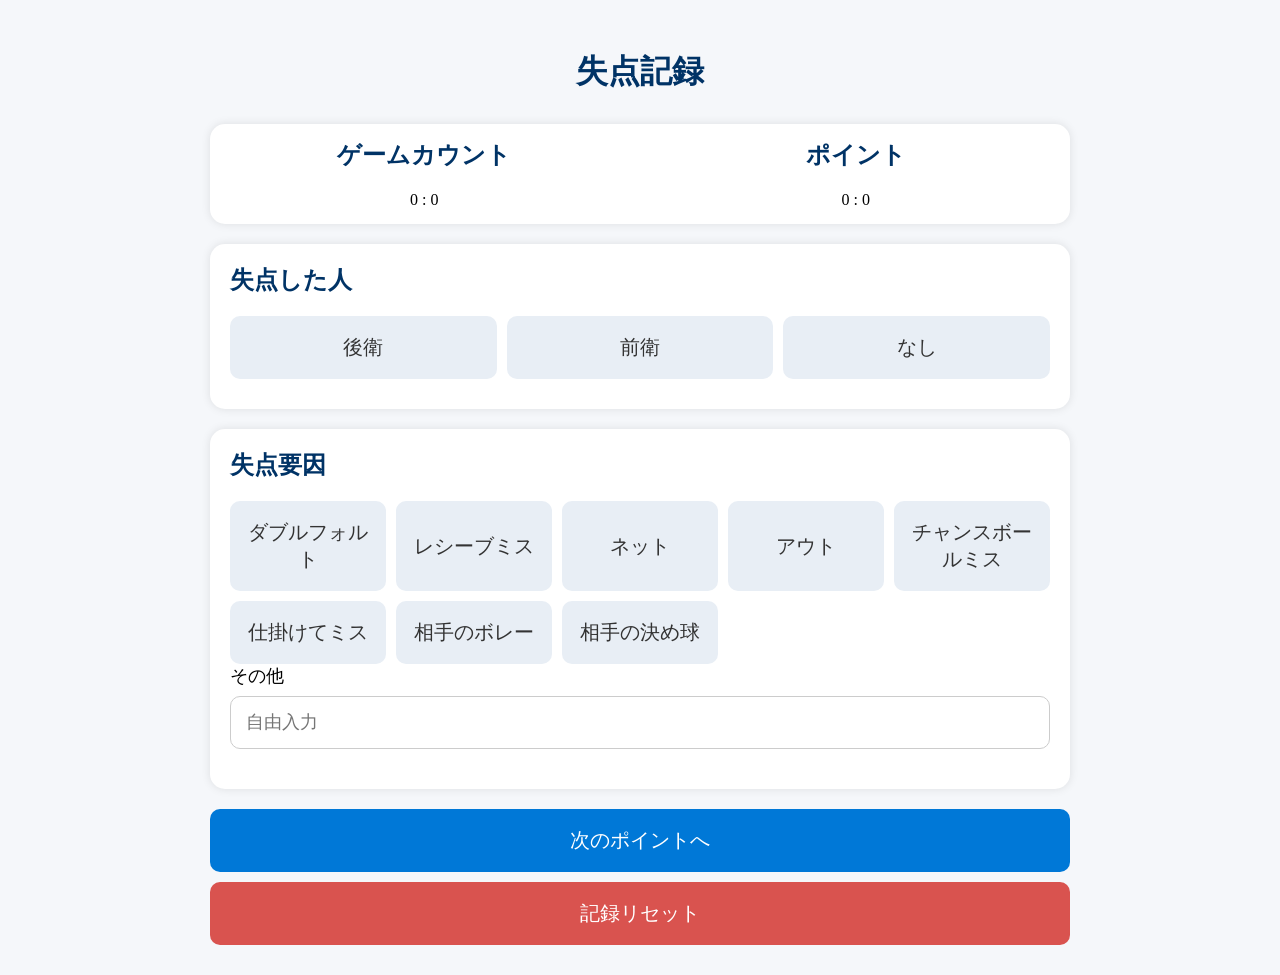
==== pages/lose.html @ 5e85c89d "Add files via upload" ====
<!DOCTYPE html>
<html lang="ja">

<head>

    <meta charset="UTF-8">

    <meta name="viewport"
          content="width=device-width, initial-scale=1.0">

    <title>失点記録</title>

    <link rel="stylesheet"
          href="../style.css">

</head>

<body>

<div class="container">

    <h1>失点記録</h1>

    <!-- スコア表示 -->

    <div class="score-board">

        <div class="score-box">

            <h2>ゲームカウント</h2>

            <div id="gameCount">
                0 : 0
            </div>

        </div>

        <div class="score-box">

            <h2>ポイント</h2>

            <div id="pointCount">
                0 : 0
            </div>

        </div>

    </div>

    <!-- 失点した人 -->

    <div class="card">

        <h2>失点した人</h2>

        <div class="button-row">

            <button
                class="btn player-btn"
                data-value="後衛">

                後衛

            </button>

            <button
                class="btn player-btn"
                data-value="前衛">

                前衛

            </button>

            <button
                class="btn player-btn"
                data-value="なし">

                なし

            </button>

        </div>

    </div>

    <!-- 失点要因 -->

    <div class="card">

        <h2>失点要因</h2>

        <div class="button-grid">

            <button class="btn reason-btn" data-value="ダブルフォルト">
                ダブルフォルト
            </button>

            <button class="btn reason-btn" data-value="レシーブミス">
                レシーブミス
            </button>

            <button class="btn reason-btn" data-value="ネット">
                ネット
            </button>

            <button class="btn reason-btn" data-value="アウト">
                アウト
            </button>

            <button class="btn reason-btn" data-value="チャンスボールミス">
                チャンスボールミス
            </button>

            <button class="btn reason-btn" data-value="仕掛けてミス">
                仕掛けてミス
            </button>

            <button class="btn reason-btn" data-value="相手のボレー">
                相手のボレー
            </button>

            <button class="btn reason-btn" data-value="相手の決め球">
                相手の決め球
            </button>

        </div>

        <div class="form-group">

            <label>
                その他
            </label>

            <input
                type="text"
                id="otherReason"
                placeholder="自由入力">

        </div>

    </div>

    <!-- 操作ボタン -->

    <div class="button-row">

        <button
            class="btn next-btn"
            onclick="saveLosePoint()">

            次のポイントへ

        </button>

    </div>

    <div class="button-row">

        <button
            class="btn red-btn"
            onclick="abortMatch()">

            記録リセット

        </button>

    </div>

</div>

<script src="../script.js"></script>

<script>

updateScoreBoard();

/* 失点した人 */

document
.querySelectorAll(".player-btn")
.forEach(btn => {

    btn.addEventListener("click", () => {

        document
        .querySelectorAll(".player-btn")
        .forEach(b =>
            b.classList.remove("active")
        );

        btn.classList.add("active");

        sessionStorage.setItem(
            "loser",
            btn.dataset.value
        );

    });

});

/* 失点要因 */

document
.querySelectorAll(".reason-btn")
.forEach(btn => {

    btn.addEventListener("click", () => {

        document
        .querySelectorAll(".reason-btn")
        .forEach(b =>
            b.classList.remove("active")
        );

        btn.classList.add("active");

        sessionStorage.setItem(
            "loseReason",
            btn.dataset.value
        );

    });

});

</script>

</body>
</html>
---- style.css ----
*{
    margin:0;
    padding:0;
    box-sizing:border-box;
    font-family:"Yu Gothic";
}

body{
    background:#f5f7fa;
}

.container{
    width:95%;
    max-width:900px;
    margin:auto;
    padding:20px;
}

h1{
    text-align:center;
    margin:30px 0;
    color:#003366;
}

h2{
    margin-bottom:20px;
    color:#003366;
}

h3{
    margin-top:15px;
    margin-bottom:10px;
    color:#003366;
}

.card{
    background:white;
    padding:20px;
    border-radius:15px;
    box-shadow:0 0 10px rgba(0,0,0,0.1);
    margin-bottom:20px;
}

/* =========================
   トップ画面
========================= */

.menu{
    display:flex;
    flex-direction:column;
    gap:20px;
}

.big-btn{
    height:80px;
    font-size:24px;
    border:none;
    border-radius:15px;
    background:#0078d7;
    color:white;
    cursor:pointer;
}

.big-btn:hover{
    background:#005eb8;
}

/* =========================
   入力フォーム
========================= */

.form-group{
    margin-bottom:20px;
}

label{
    display:block;
    margin-bottom:8px;
    font-size:18px;
}

input,
select{
    width:100%;
    padding:15px;
    font-size:18px;
    border:1px solid #ccc;
    border-radius:10px;
}

/* =========================
   ボタン
========================= */

.button-row{
    display:flex;
    gap:10px;
    margin-top:10px;
    margin-bottom:10px;
}

.btn{
    flex:1;
    padding:18px;
    min-height:60px;
    font-size:20px;
    border:none;
    border-radius:10px;
    color:white;
    cursor:pointer;
}

.back-btn{
    background:#666;
}

.back-btn:hover{
    background:#555;
}

.next-btn{
    background:#0078d7;
}

.next-btn:hover{
    background:#005eb8;
}

.red-btn{
    background:#d9534f;
}

.red-btn:hover{
    background:#c9302c;
}

.green-btn{
    background:#28a745;
}

.green-btn:hover{
    background:#218838;
}

/* =========================
   スコア表示
========================= */

.score-board{
    display:flex;
    justify-content:space-between;
    align-items:center;

    background:white;
    padding:15px;

    border-radius:15px;

    margin-bottom:20px;

    box-shadow:0 0 10px rgba(0,0,0,0.1);
}

.score-box{
    width:48%;
    text-align:center;
}

.score-title{
    font-size:20px;
    margin-bottom:10px;
    color:#003366;
}

.score-value{
    font-size:30px;
    font-weight:bold;
}

/* =========================
   選択ボタン
========================= */

.choice-group{
    display:grid;

    grid-template-columns:
        repeat(
            auto-fit,
            minmax(120px,1fr)
        );

    gap:10px;
}

.choice-btn{
    padding:15px;
    border:none;
    border-radius:10px;
    background:#e8eef5;
    font-size:18px;
    cursor:pointer;
}

/* record.html用 */

.position-btn,
.serve-btn,
.player-btn,
.reason-btn{

    background:#e8eef5;
    color:#333;

}

/* 選択状態 */

.choice-btn.active,
.active{

    background:#0078d7 !important;
    color:white !important;

}

/* =========================
   要因ボタン用
========================= */

.button-grid{

    display:grid;

    grid-template-columns:
        repeat(
            auto-fit,
            minmax(150px,1fr)
        );

    gap:10px;

}

/* =========================
   テーブル
========================= */

table{
    width:100%;
    border-collapse:collapse;
    background:white;
}

th{
    background:#0078d7;
    color:white;
}

th,
td{
    border:1px solid #ccc;
    padding:10px;
    text-align:center;
}

/* =========================
   結果画面
========================= */

.result-section{
    margin-bottom:20px;
}

.result-item{
    padding:10px;
    border-bottom:1px solid #ddd;
}

/* =========================
   分析画面
========================= */

.analysis-box{
    background:white;
    padding:20px;
    border-radius:15px;
    margin-bottom:20px;
    box-shadow:0 0 10px rgba(0,0,0,0.1);
}

/* =========================
   iPad対応
========================= */

@media (max-width:768px){

    h1{
        font-size:28px;
    }

    .big-btn{
        height:70px;
        font-size:22px;
    }

    .btn{
        font-size:18px;
        min-height:65px;
    }

    .button-row{
        flex-direction:column;
    }

    .score-board{
        flex-direction:column;
        gap:15px;
    }

    .score-box{
        width:100%;
    }

    .button-grid{

        grid-template-columns:
            repeat(
                2,
                1fr
            );

    }

}
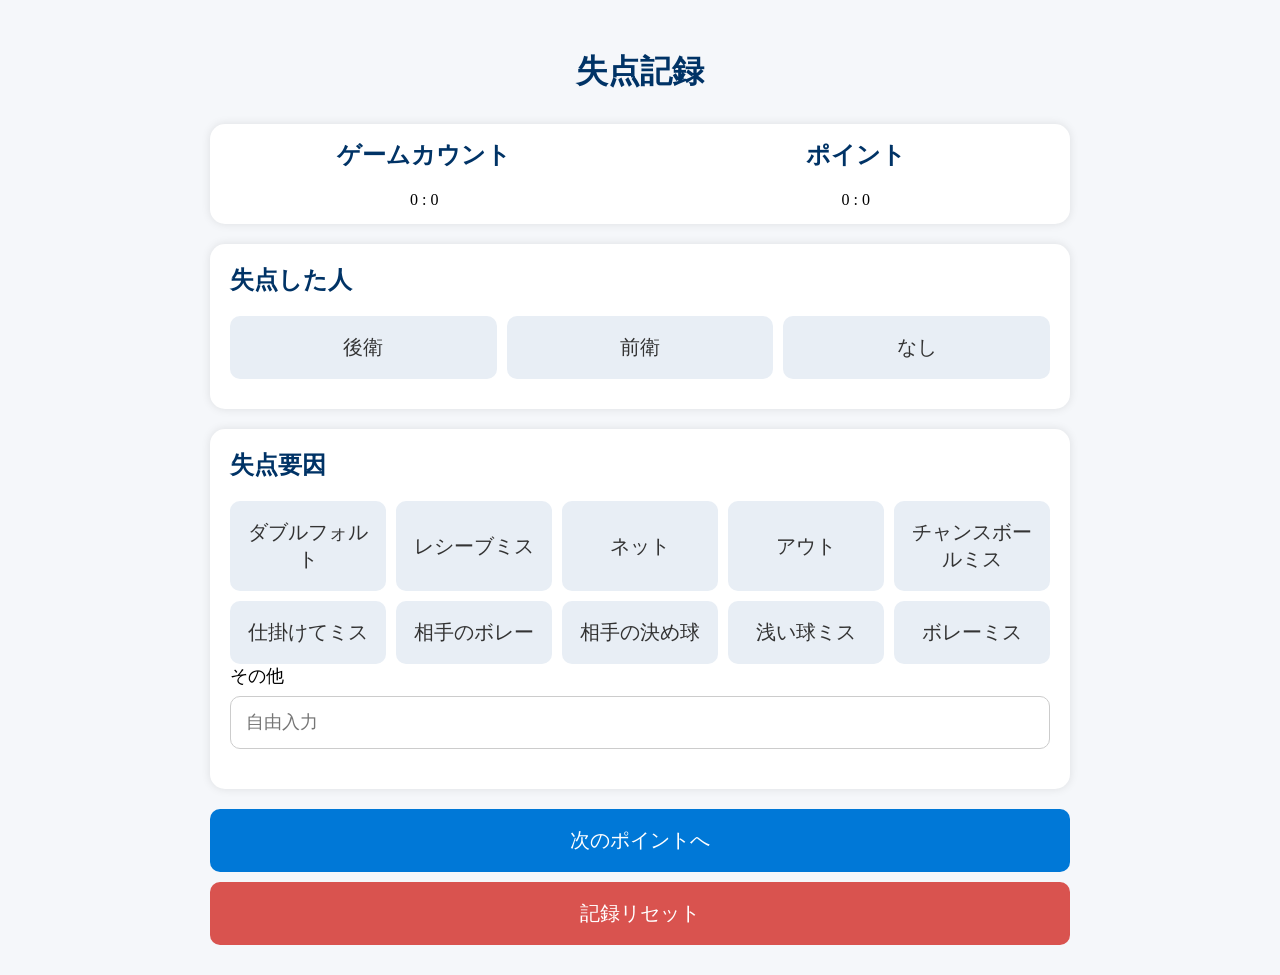
==== commit b2c22350: "Add files via upload" ====
--- a/pages/lose.html
+++ b/pages/lose.html
@@ -122,6 +122,15 @@
             <button class="btn reason-btn" data-value="相手の決め球">
                 相手の決め球
             </button>
+
+            <button class="btn reason-btn" data-value="浅い球ミス">
+            浅い球ミス
+            </button>
+
+            <button class="btn reason-btn" data-value="ボレーミス">
+                ボレーミス
+            </button>
+            
 
         </div>
 
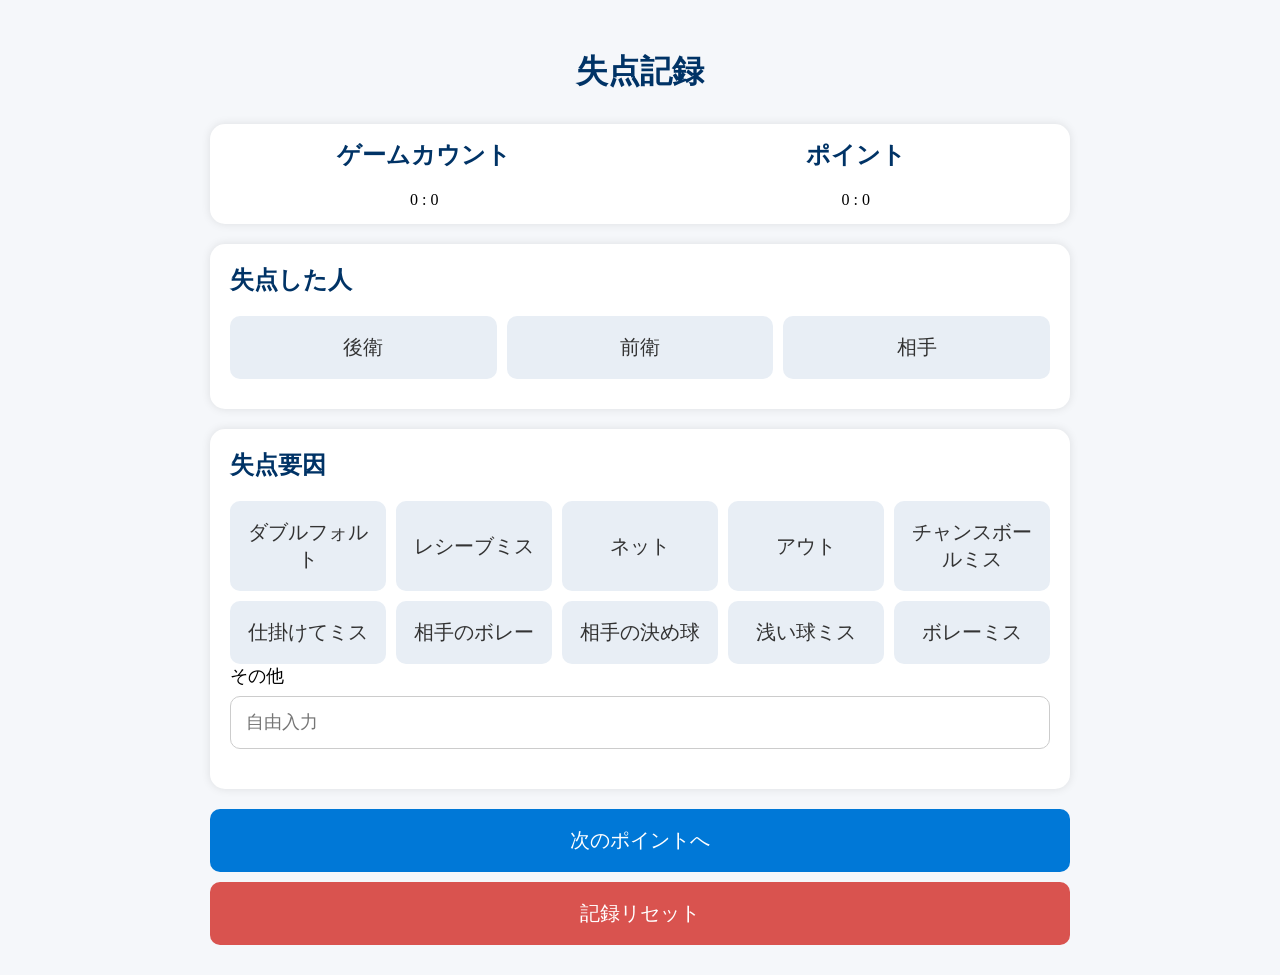
==== commit 81237e30: "Add files via upload" ====
--- a/pages/lose.html
+++ b/pages/lose.html
@@ -75,7 +75,7 @@
                 class="btn player-btn"
                 data-value="なし">
 
-                なし
+                相手
 
             </button>
 
